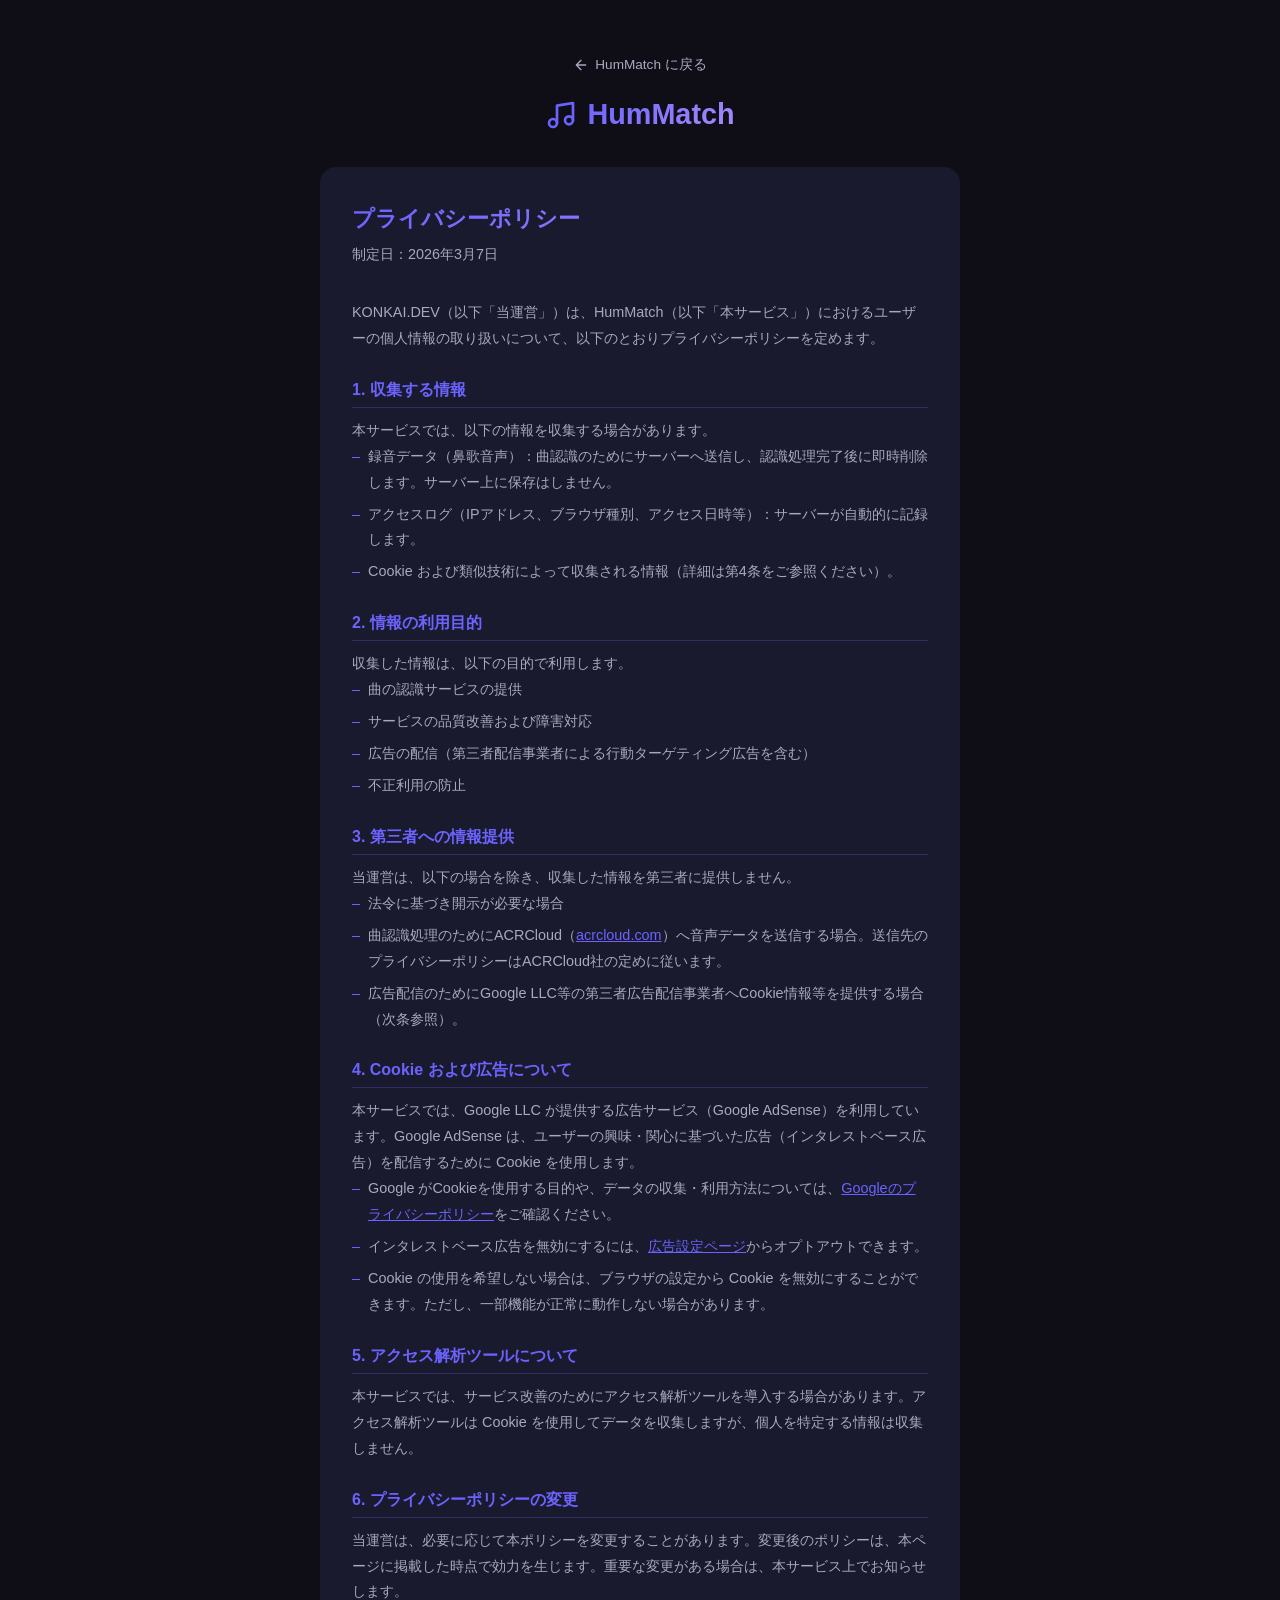
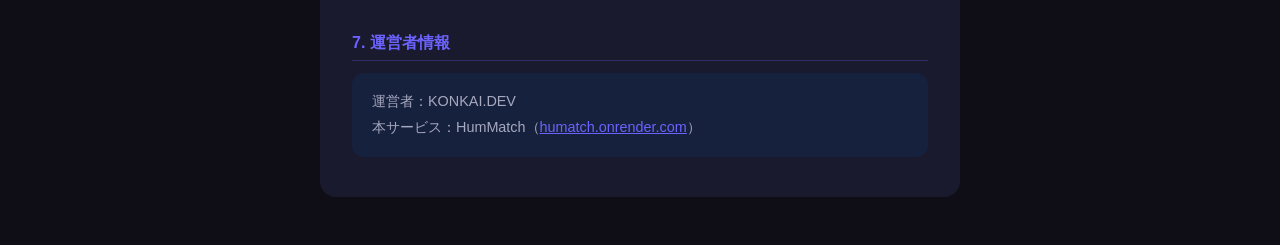
==== frontend/privacy.html @ c41df6e4 "feat: プライバシーポリシーページを追加 Google AdSense審査を見据えたプライバシーポリシーページ(privacy.html)を追加。 index.htmlのフッターにプライバシーポリ" ====
<!DOCTYPE html>
<html lang="ja">
<head>
  <meta charset="UTF-8">
  <meta name="viewport" content="width=device-width, initial-scale=1.0">
  <title>プライバシーポリシー - HumMatch</title>
  <link rel="stylesheet" href="style.css">
  <style>
    .privacy-container {
      width: 100%;
      max-width: 640px;
    }

    .privacy-header {
      text-align: center;
      padding: 32px 0 28px;
    }

    .back-link {
      display: inline-flex;
      align-items: center;
      gap: 6px;
      font-size: 0.85rem;
      color: var(--text-muted);
      text-decoration: none;
      margin-bottom: 24px;
      transition: color 0.2s;
    }

    .back-link:hover {
      color: var(--primary);
    }

    .privacy-body {
      background: var(--surface);
      border-radius: var(--radius);
      padding: 36px 32px 40px;
    }

    .privacy-body h1 {
      font-size: 1.4rem;
      font-weight: 800;
      margin-bottom: 8px;
      background: linear-gradient(135deg, var(--primary), #a78bfa);
      -webkit-background-clip: text;
      -webkit-text-fill-color: transparent;
      background-clip: text;
    }

    .privacy-date {
      font-size: 0.8rem;
      color: var(--text-muted);
      margin-bottom: 32px;
    }

    .privacy-body h2 {
      font-size: 1rem;
      font-weight: bold;
      color: var(--primary);
      margin: 28px 0 10px;
      padding-bottom: 6px;
      border-bottom: 1px solid rgba(108, 99, 255, 0.25);
    }

    .privacy-body p,
    .privacy-body li {
      font-size: 0.9rem;
      color: var(--text-muted);
      line-height: 1.8;
    }

    .privacy-body ul {
      list-style: none;
      padding: 0;
      display: flex;
      flex-direction: column;
      gap: 6px;
    }

    .privacy-body ul li {
      padding-left: 16px;
      position: relative;
    }

    .privacy-body ul li::before {
      content: '–';
      position: absolute;
      left: 0;
      color: var(--primary);
    }

    .privacy-body a {
      color: var(--primary);
      text-decoration: underline;
      word-break: break-all;
    }

    .privacy-body a:hover {
      opacity: 0.8;
    }

    .operator-box {
      background: var(--surface2);
      border-radius: 12px;
      padding: 16px 20px;
      margin-top: 12px;
    }

    .operator-box p {
      font-size: 0.9rem;
      color: var(--text-muted);
      line-height: 1.8;
    }

    @media (max-width: 400px) {
      .privacy-body {
        padding: 28px 16px 32px;
      }
    }
  </style>
</head>
<body>
  <div class="privacy-container">

    <div class="privacy-header">
      <a href="index.html" class="back-link">
        <svg width="16" height="16" viewBox="0 0 24 24" fill="none" xmlns="http://www.w3.org/2000/svg">
          <path d="M19 12H5M5 12L12 19M5 12L12 5" stroke="currentColor" stroke-width="2" stroke-linecap="round" stroke-linejoin="round"/>
        </svg>
        HumMatch に戻る
      </a>

      <div class="logo">
        <svg class="logo-icon" viewBox="0 0 24 24" fill="none" xmlns="http://www.w3.org/2000/svg">
          <path d="M9 18V5l12-2v13" stroke="currentColor" stroke-width="2" stroke-linecap="round" stroke-linejoin="round"/>
          <circle cx="6" cy="18" r="3" stroke="currentColor" stroke-width="2"/>
          <circle cx="18" cy="16" r="3" stroke="currentColor" stroke-width="2"/>
        </svg>
        <span class="logo-text">HumMatch</span>
      </div>
    </div>

    <div class="privacy-body">
      <h1>プライバシーポリシー</h1>
      <p class="privacy-date">制定日：2026年3月7日</p>

      <p>KONKAI.DEV（以下「当運営」）は、HumMatch（以下「本サービス」）におけるユーザーの個人情報の取り扱いについて、以下のとおりプライバシーポリシーを定めます。</p>

      <h2>1. 収集する情報</h2>
      <p>本サービスでは、以下の情報を収集する場合があります。</p>
      <ul>
        <li>録音データ（鼻歌音声）：曲認識のためにサーバーへ送信し、認識処理完了後に即時削除します。サーバー上に保存はしません。</li>
        <li>アクセスログ（IPアドレス、ブラウザ種別、アクセス日時等）：サーバーが自動的に記録します。</li>
        <li>Cookie および類似技術によって収集される情報（詳細は第4条をご参照ください）。</li>
      </ul>

      <h2>2. 情報の利用目的</h2>
      <p>収集した情報は、以下の目的で利用します。</p>
      <ul>
        <li>曲の認識サービスの提供</li>
        <li>サービスの品質改善および障害対応</li>
        <li>広告の配信（第三者配信事業者による行動ターゲティング広告を含む）</li>
        <li>不正利用の防止</li>
      </ul>

      <h2>3. 第三者への情報提供</h2>
      <p>当運営は、以下の場合を除き、収集した情報を第三者に提供しません。</p>
      <ul>
        <li>法令に基づき開示が必要な場合</li>
        <li>曲認識処理のためにACRCloud（<a href="https://www.acrcloud.com" target="_blank" rel="noopener noreferrer">acrcloud.com</a>）へ音声データを送信する場合。送信先のプライバシーポリシーはACRCloud社の定めに従います。</li>
        <li>広告配信のためにGoogle LLC等の第三者広告配信事業者へCookie情報等を提供する場合（次条参照）。</li>
      </ul>

      <h2>4. Cookie および広告について</h2>
      <p>本サービスでは、Google LLC が提供する広告サービス（Google AdSense）を利用しています。Google AdSense は、ユーザーの興味・関心に基づいた広告（インタレストベース広告）を配信するために Cookie を使用します。</p>
      <ul>
        <li>Google がCookieを使用する目的や、データの収集・利用方法については、<a href="https://policies.google.com/privacy" target="_blank" rel="noopener noreferrer">Googleのプライバシーポリシー</a>をご確認ください。</li>
        <li>インタレストベース広告を無効にするには、<a href="https://www.google.com/settings/ads" target="_blank" rel="noopener noreferrer">広告設定ページ</a>からオプトアウトできます。</li>
        <li>Cookie の使用を希望しない場合は、ブラウザの設定から Cookie を無効にすることができます。ただし、一部機能が正常に動作しない場合があります。</li>
      </ul>

      <h2>5. アクセス解析ツールについて</h2>
      <p>本サービスでは、サービス改善のためにアクセス解析ツールを導入する場合があります。アクセス解析ツールは Cookie を使用してデータを収集しますが、個人を特定する情報は収集しません。</p>

      <h2>6. プライバシーポリシーの変更</h2>
      <p>当運営は、必要に応じて本ポリシーを変更することがあります。変更後のポリシーは、本ページに掲載した時点で効力を生じます。重要な変更がある場合は、本サービス上でお知らせします。</p>

      <h2>7. 運営者情報</h2>
      <div class="operator-box">
        <p>運営者：KONKAI.DEV<br>
        本サービス：HumMatch（<a href="https://humatch.onrender.com" target="_blank" rel="noopener noreferrer">humatch.onrender.com</a>）</p>
      </div>

    </div>

  </div>
</body>
</html>
---- frontend/style.css ----
*, *::before, *::after {
  box-sizing: border-box;
  margin: 0;
  padding: 0;
}

:root {
  --primary: #6c63ff;
  --primary-dark: #4f46e5;
  --danger: #ef4444;
  --bg: #0f0e17;
  --surface: #1a1a2e;
  --surface2: #16213e;
  --text: #fffffe;
  --text-muted: #a7a9be;
  --gold: #fbbf24;
  --silver: #94a3b8;
  --bronze: #b45309;
  --radius: 16px;
}

html {
  font-size: 16px;
}

body {
  font-family: 'Hiragino Sans', 'Meiryo', 'Yu Gothic', sans-serif;
  background: var(--bg);
  color: var(--text);
  min-height: 100vh;
  display: flex;
  justify-content: center;
  align-items: flex-start;
  padding: 24px 16px 48px;
}

.app {
  width: 100%;
  max-width: 480px;
}

/* ===== Header ===== */
.header {
  text-align: center;
  padding: 32px 0 28px;
}

.logo {
  display: flex;
  align-items: center;
  justify-content: center;
  gap: 10px;
  margin-bottom: 8px;
}

.logo-icon {
  width: 32px;
  height: 32px;
  color: var(--primary);
}

.logo-text {
  font-size: 1.8rem;
  font-weight: 800;
  background: linear-gradient(135deg, var(--primary), #a78bfa);
  -webkit-background-clip: text;
  -webkit-text-fill-color: transparent;
  background-clip: text;
}

.tagline {
  font-size: 0.95rem;
  color: var(--text-muted);
  margin-bottom: 6px;
}

.notice {
  display: inline-block;
  font-size: 0.75rem;
  color: var(--primary);
  border: 1px solid var(--primary);
  border-radius: 99px;
  padding: 2px 12px;
  opacity: 0.8;
}

/* ===== Main ===== */
.main {
  background: var(--surface);
  border-radius: var(--radius);
  padding: 36px 24px 32px;
}

/* ===== Mic Button ===== */
.record-area {
  display: flex;
  flex-direction: column;
  align-items: center;
}

.mic-wrapper {
  position: relative;
  width: 120px;
  height: 120px;
  display: flex;
  align-items: center;
  justify-content: center;
  margin-bottom: 20px;
}

.pulse-ring {
  position: absolute;
  inset: 0;
  border-radius: 50%;
  border: 3px solid var(--primary);
  opacity: 0;
  transform: scale(1);
}

.pulse-ring.active {
  animation: pulse 1.5s ease-out infinite;
}

@keyframes pulse {
  0%   { transform: scale(1);    opacity: 0.7; }
  100% { transform: scale(1.6);  opacity: 0; }
}

.mic-btn {
  width: 90px;
  height: 90px;
  border-radius: 50%;
  border: none;
  background: linear-gradient(135deg, var(--primary), var(--primary-dark));
  color: #fff;
  cursor: pointer;
  display: flex;
  align-items: center;
  justify-content: center;
  box-shadow: 0 8px 24px rgba(108, 99, 255, 0.4);
  transition: transform 0.15s, box-shadow 0.15s;
  position: relative;
  z-index: 1;
}

.mic-btn:hover {
  transform: scale(1.06);
  box-shadow: 0 12px 32px rgba(108, 99, 255, 0.5);
}

.mic-btn:active {
  transform: scale(0.96);
}

.mic-btn.recording {
  background: linear-gradient(135deg, var(--danger), #dc2626);
  box-shadow: 0 8px 24px rgba(239, 68, 68, 0.4);
}

.mic-icon, .stop-icon {
  width: 36px;
  height: 36px;
}

.record-label {
  font-size: 0.95rem;
  color: var(--text-muted);
  margin-bottom: 24px;
}

/* ===== Timer ===== */
.timer-area {
  width: 100%;
  margin-bottom: 28px;
}

.timer-bar-bg {
  width: 100%;
  height: 6px;
  background: var(--surface2);
  border-radius: 99px;
  overflow: hidden;
  margin-bottom: 8px;
}

.timer-bar {
  height: 100%;
  width: 0%;
  background: linear-gradient(90deg, var(--primary), #a78bfa);
  border-radius: 99px;
  transition: width 1s linear;
}

.timer-text {
  font-size: 0.85rem;
  color: var(--text-muted);
  text-align: center;
}

/* ===== Tips ===== */
.tips {
  width: 100%;
  background: var(--surface2);
  border-radius: 12px;
  padding: 16px 20px;
}

.tips-title {
  font-size: 0.8rem;
  font-weight: bold;
  color: var(--primary);
  margin-bottom: 8px;
  text-transform: uppercase;
  letter-spacing: 0.05em;
}

.tips-list {
  list-style: none;
  display: flex;
  flex-direction: column;
  gap: 6px;
}

.tips-list li {
  font-size: 0.85rem;
  color: var(--text-muted);
  padding-left: 14px;
  position: relative;
}

.tips-list li::before {
  content: '–';
  position: absolute;
  left: 0;
  color: var(--primary);
}

/* ===== Loading ===== */
.loading-area {
  display: flex;
  flex-direction: column;
  align-items: center;
  padding: 40px 0;
  gap: 24px;
}

.wave-container {
  display: flex;
  align-items: flex-end;
  gap: 6px;
  height: 48px;
}

.wave-bar {
  width: 8px;
  border-radius: 99px;
  background: linear-gradient(180deg, var(--primary), #a78bfa);
  animation: wave 1s ease-in-out infinite;
}

.wave-bar:nth-child(1) { height: 16px; animation-delay: 0s; }
.wave-bar:nth-child(2) { height: 32px; animation-delay: 0.15s; }
.wave-bar:nth-child(3) { height: 48px; animation-delay: 0.3s; }
.wave-bar:nth-child(4) { height: 32px; animation-delay: 0.45s; }
.wave-bar:nth-child(5) { height: 16px; animation-delay: 0.6s; }

@keyframes wave {
  0%, 100% { transform: scaleY(0.5); opacity: 0.6; }
  50%       { transform: scaleY(1.2); opacity: 1; }
}

.loading-text {
  font-size: 1rem;
  color: var(--text-muted);
}

/* ===== Results ===== */
.result-area {
  display: flex;
  flex-direction: column;
  align-items: center;
}

.result-heading {
  font-size: 0.8rem;
  font-weight: bold;
  color: var(--primary);
  text-transform: uppercase;
  letter-spacing: 0.1em;
  margin-bottom: 16px;
}

.result-list {
  list-style: none;
  width: 100%;
  display: flex;
  flex-direction: column;
  gap: 12px;
  margin-bottom: 28px;
}

.result-list li {
  background: var(--surface2);
  border-radius: 12px;
  padding: 16px 18px;
  display: grid;
  grid-template-columns: 40px 1fr auto;
  align-items: center;
  gap: 12px;
  animation: fadeUp 0.3s ease both;
}

.result-list li:nth-child(2) { animation-delay: 0.08s; }
.result-list li:nth-child(3) { animation-delay: 0.16s; }

@keyframes fadeUp {
  from { opacity: 0; transform: translateY(12px); }
  to   { opacity: 1; transform: translateY(0); }
}

.rank-badge {
  width: 36px;
  height: 36px;
  border-radius: 50%;
  display: flex;
  align-items: center;
  justify-content: center;
  font-size: 0.8rem;
  font-weight: bold;
  flex-shrink: 0;
}

.rank-1 .rank-badge { background: rgba(251,191,36,0.15); color: var(--gold); }
.rank-2 .rank-badge { background: rgba(148,163,184,0.15); color: var(--silver); }
.rank-3 .rank-badge { background: rgba(180,83,9,0.15); color: var(--bronze); }

.result-info {
  overflow: hidden;
}

.result-title {
  font-size: 0.95rem;
  font-weight: bold;
  color: var(--text);
  white-space: nowrap;
  overflow: hidden;
  text-overflow: ellipsis;
}

.result-artist {
  font-size: 0.8rem;
  color: var(--text-muted);
  margin-top: 2px;
  white-space: nowrap;
  overflow: hidden;
  text-overflow: ellipsis;
}

.score-area {
  display: flex;
  flex-direction: column;
  align-items: flex-end;
  gap: 6px;
  flex-shrink: 0;
}

.score-num {
  font-size: 1rem;
  font-weight: bold;
  color: var(--primary);
}

.score-bar-bg {
  width: 48px;
  height: 4px;
  background: var(--surface);
  border-radius: 99px;
  overflow: hidden;
}

.score-bar {
  height: 100%;
  border-radius: 99px;
  background: linear-gradient(90deg, var(--primary), #a78bfa);
}

/* ===== Error ===== */
.error-area {
  display: flex;
  flex-direction: column;
  align-items: center;
  padding: 24px 0 8px;
  gap: 16px;
}

.error-icon {
  width: 52px;
  height: 52px;
  color: var(--danger);
}

.error-icon svg {
  width: 100%;
  height: 100%;
}

.error-msg {
  font-size: 0.9rem;
  color: var(--text-muted);
  text-align: center;
  line-height: 1.6;
}

/* ===== Retry Button ===== */
.retry-btn {
  background: var(--surface2);
  border: 1px solid rgba(255,255,255,0.1);
  border-radius: 99px;
  color: var(--text);
  font-size: 0.9rem;
  font-weight: bold;
  padding: 12px 32px;
  cursor: pointer;
  transition: background 0.2s, transform 0.1s;
}

.retry-btn:hover {
  background: rgba(108,99,255,0.15);
  border-color: var(--primary);
}

.retry-btn:active {
  transform: scale(0.97);
}

/* ===== Utilities ===== */
.hidden {
  display: none !important;
}

/* ===== Mobile ===== */
@media (max-width: 400px) {
  .main {
    padding: 28px 16px 24px;
  }

  .logo-text {
    font-size: 1.5rem;
  }

  .mic-btn {
    width: 80px;
    height: 80px;
  }

  .mic-icon, .stop-icon {
    width: 30px;
    height: 30px;
  }

  .result-list li {
    grid-template-columns: 32px 1fr auto;
    gap: 8px;
  }

  .rank-badge {
    width: 28px;
    height: 28px;
    font-size: 0.7rem;
  }
}
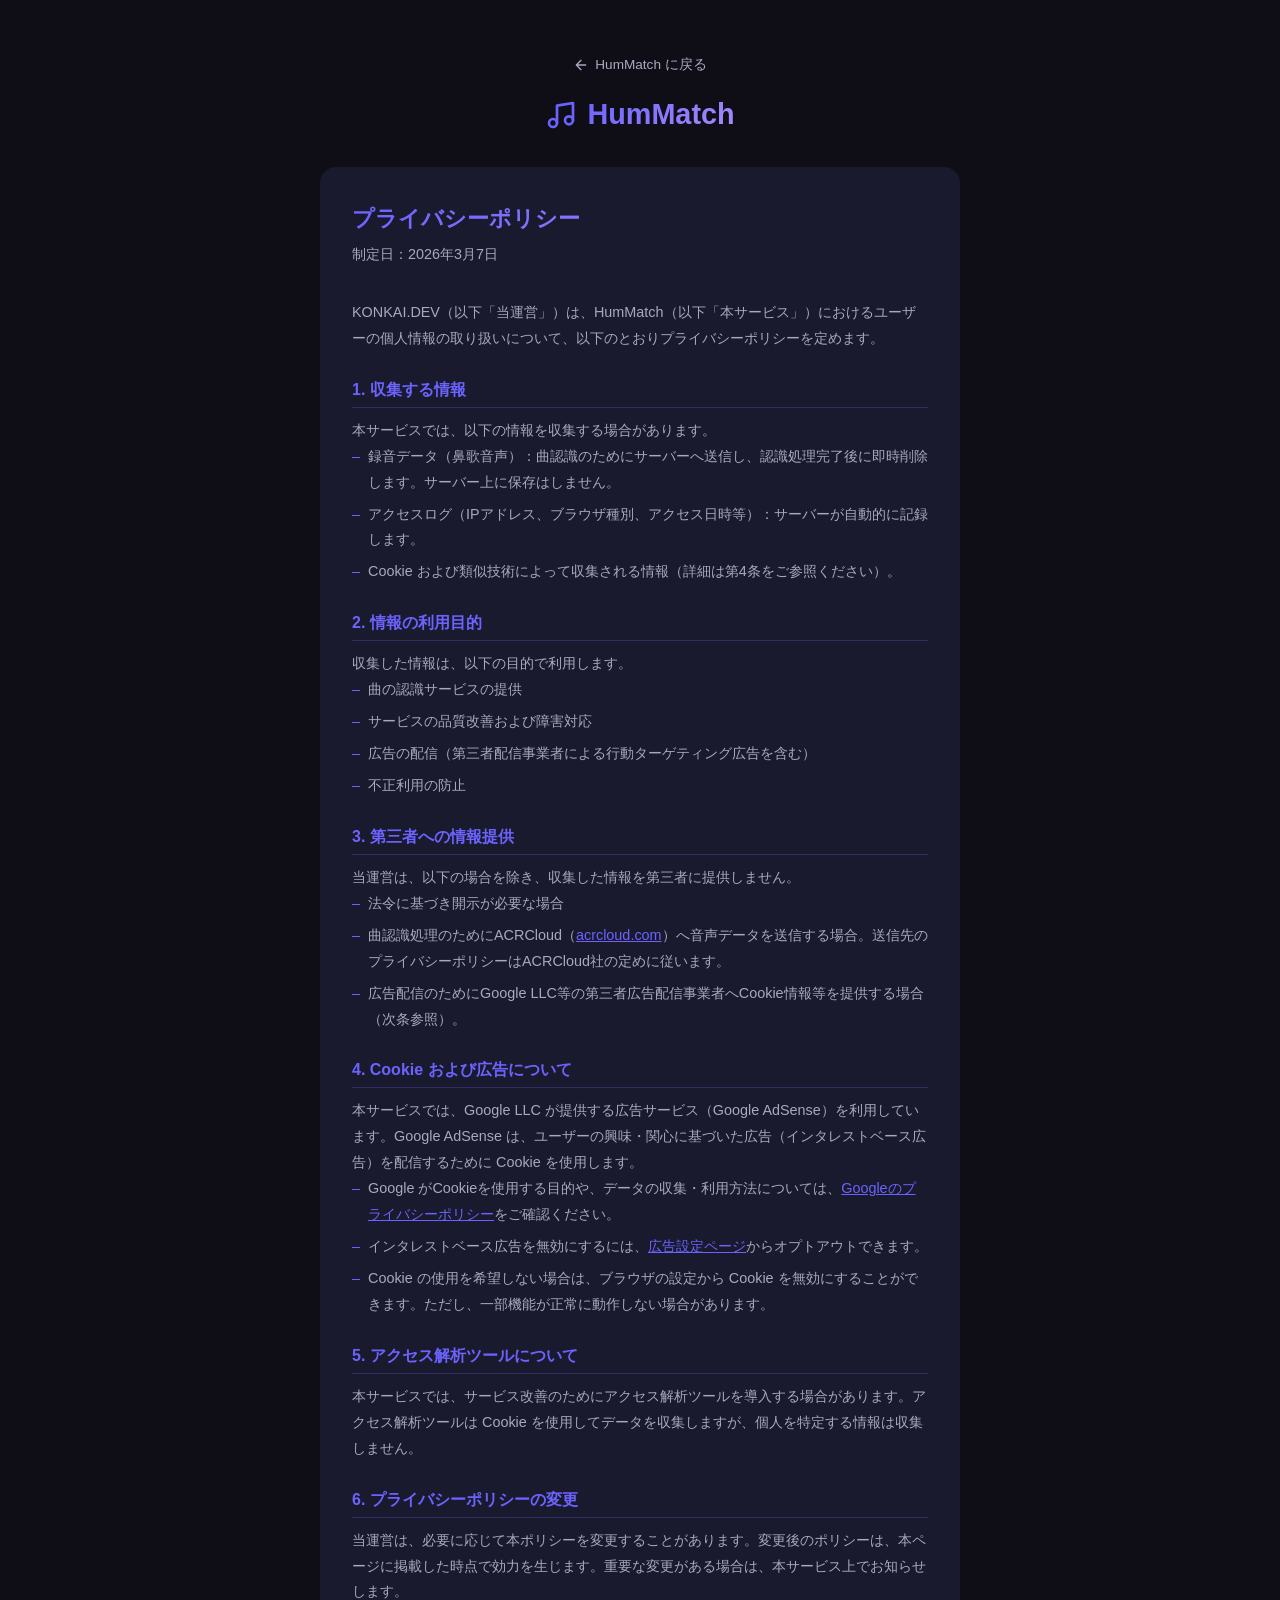
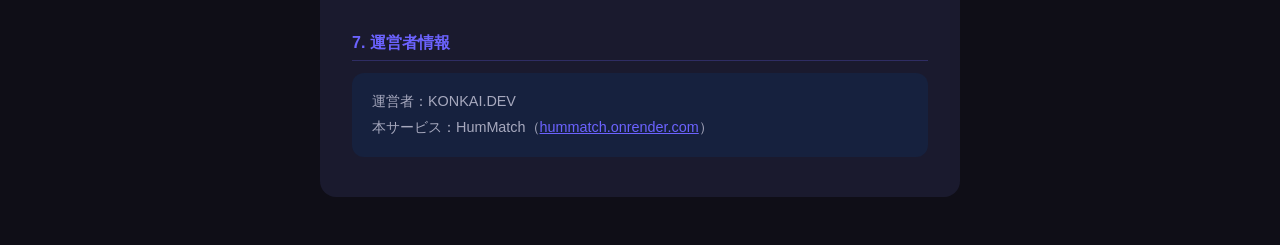
==== commit 63ba2d59: "fix: プライバシーポリシーのURLのtypoを修正 humatch → hummatch に修正。  Co-Authored-By: Claude Sonnet 4.6 <noreply@anth" ====
--- a/frontend/privacy.html
+++ b/frontend/privacy.html
@@ -188,7 +188,7 @@
       <h2>7. 運営者情報</h2>
       <div class="operator-box">
         <p>運営者：KONKAI.DEV<br>
-        本サービス：HumMatch（<a href="https://humatch.onrender.com" target="_blank" rel="noopener noreferrer">humatch.onrender.com</a>）</p>
+        本サービス：HumMatch（<a href="https://hummatch.onrender.com" target="_blank" rel="noopener noreferrer">hummatch.onrender.com</a>）</p>
       </div>
 
     </div>
